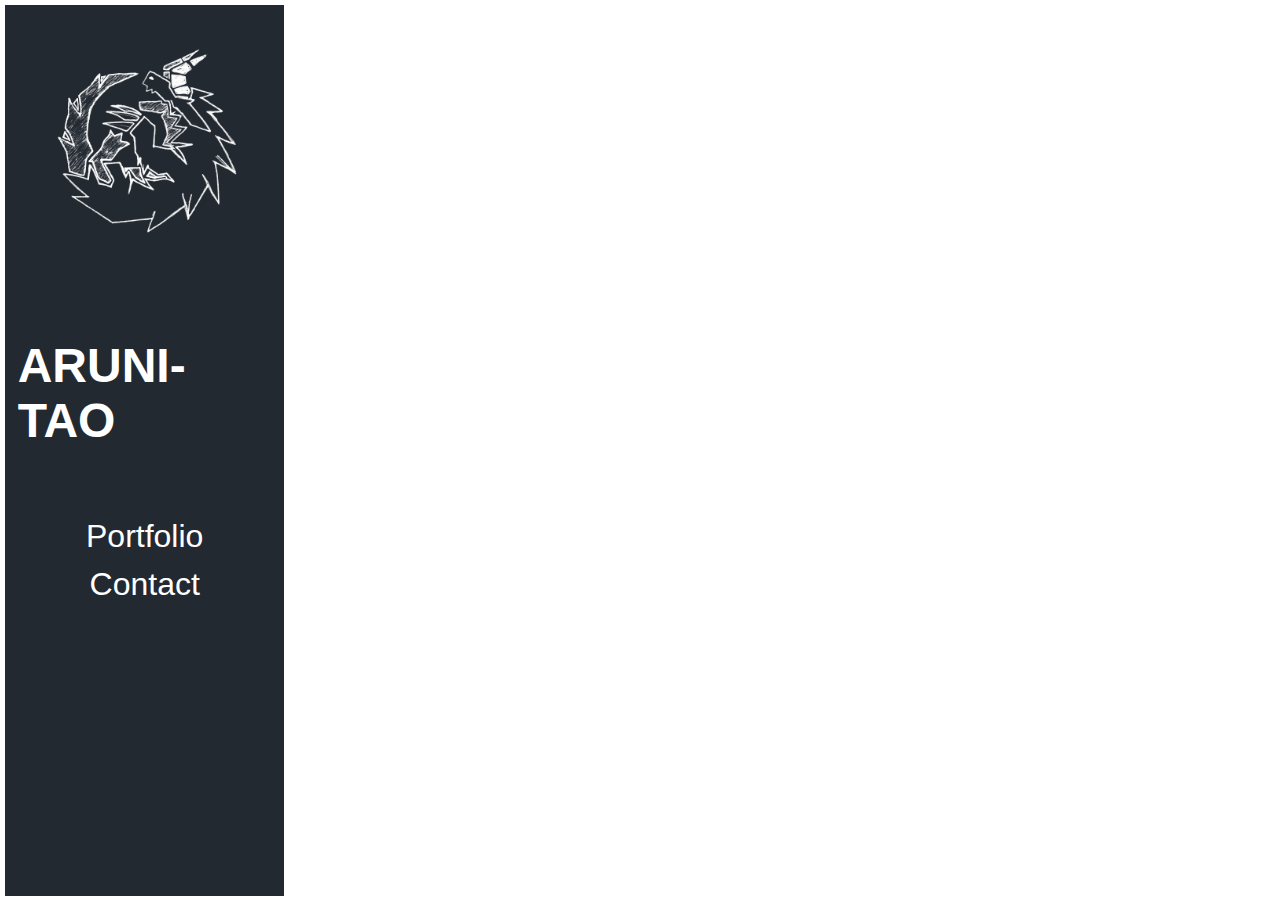
==== index.html @ 2a395d1a "empty pages with navigation" ====
<!DOCTYPE html>
<html lang="en">
    <head>
        <meta charset="UTF-8">
        <title>AruniTao</title>
        <script src="https://ajax.googleapis.com/ajax/libs/jquery/3.6.0/jquery.min.js"></script>
        <link href="https://fonts.googleapis.com/css2?family=Lato:wght@100;300;400;700;900&display=swap" rel="stylesheet">
        <link rel="stylesheet" type="text/css" href="css/style.css"/>
        <style type="text/css">
            .navigation-on-index {
                display: inline-block;
            }

            .navigation-on-pages {
                display: none;
            }
        </style>
        <script type="application/javascript">
            $(() => {
                $('#navigation-container').load('navigation.html');
            });
        </script>
    </head>
    <body>
        <div>
            <section id="navigation-container"></section>
            <section id="content">
            </section>
        </div>
    </body>
</html>
---- css/style.css ----
body {
    font-family: "Lato 100", "Lato 300", "Lato 400", "Lato 700", "Lato 900", sans-serif;
    color: white;
    height: 99vh;
    margin: 0;
    padding: 0;
    font-size: 16px;
}

body > div {
    height: 100%;
    display: flex;
    justify-content: space-between;
    align-items: stretch;
    padding: 5px;
}

a {
    text-decoration: none;
    color: white;
}

a:hover, a:focus {
    color: #72DCB8 !important;
}

.navigation-on-index {
    display: none;
}

#navigation-container {
    background-color: #232931;
    max-width: 20%;
    padding: 1%;
    display: flex;
    flex-direction: column;
    align-items: center;
}

#navigation-container h1 {
    text-transform: uppercase;
    font-size: 3rem;
}

#navigation-container ul {
    list-style: none;
    text-align: center;
    padding: 0;
    line-height: 3rem;
    font-size: 2rem;
}

#navigation-container a {
    padding: 10px;
}

#logo-link {
    display: block;
    width: 75%;
}

.navigation-logo {
    width: 100%;
    animation: spin 20s infinite ease-in-out;
    margin-top: 20px;
    margin-bottom: 50px;
}

@keyframes spin {
    0% {
        transform: rotate(360deg);
    }
    5% {
        transform: rotate(0deg) scale(1.3);
    }
    6% {
        transform: scale(1);
    }
}
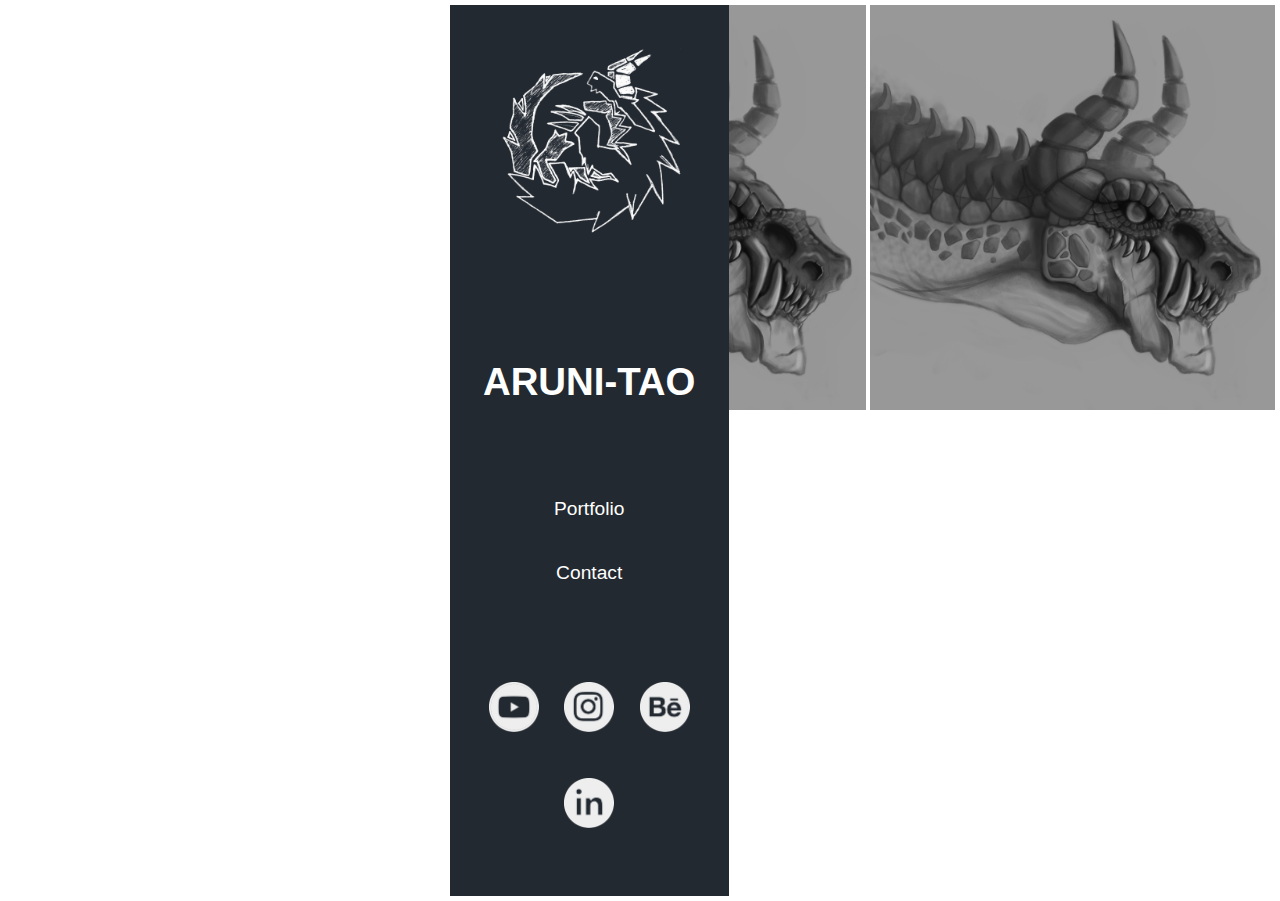
==== commit 058e2e65: "first images" ====
--- a/index.html
+++ b/index.html
@@ -14,6 +14,20 @@
             .navigation-on-pages {
                 display: none;
             }
+
+            #navigation-container {
+                position: relative;
+                left: 35%;
+            }
+
+            #content > img {
+                height: 45vh;
+                display: inline-block;
+            }
+
+            #content {
+                height: 100%;
+            }
         </style>
         <script type="application/javascript">
             $(() => {
@@ -22,9 +36,11 @@
         </script>
     </head>
     <body>
-        <div>
+        <div id="main-container">
             <section id="navigation-container"></section>
             <section id="content">
+                <img src="images/illustrations/Illustssssration.png"/>
+                <img src="images/illustrations/Illustssssration.png"/>
             </section>
         </div>
     </body>
--- a/css/style.css
+++ b/css/style.css
@@ -1,17 +1,15 @@
 body {
     font-family: "Lato 100", "Lato 300", "Lato 400", "Lato 700", "Lato 900", sans-serif;
     color: white;
-    height: 99vh;
     margin: 0;
     padding: 0;
-    font-size: 16px;
+    min-height: 99vh;
 }
 
-body > div {
-    height: 100%;
+#main-container {
+    min-height: 99vh;
     display: flex;
     justify-content: space-between;
-    align-items: stretch;
     padding: 5px;
 }
 
@@ -35,19 +33,20 @@
     display: flex;
     flex-direction: column;
     align-items: center;
+    justify-content: space-between;
 }
 
 #navigation-container h1 {
     text-transform: uppercase;
-    font-size: 3rem;
+    font-size: 3vw;
 }
 
 #navigation-container ul {
     list-style: none;
     text-align: center;
     padding: 0;
-    line-height: 3rem;
-    font-size: 2rem;
+    line-height: 4rem;
+    font-size: 1.5vw;
 }
 
 #navigation-container a {
@@ -66,14 +65,30 @@
     margin-bottom: 50px;
 }
 
+.social-media-container * {
+    display: inline-block;
+}
+
+.social-media-container img {
+    max-width: 50px;
+    min-width: 20px;
+}
+
+.social-media-container {
+    justify-self: flex-end;
+}
+
 @keyframes spin {
     0% {
+        transform: scale(1);
+    }
+    1% {
         transform: rotate(360deg);
     }
-    5% {
+    6% {
         transform: rotate(0deg) scale(1.3);
     }
-    6% {
+    7% {
         transform: scale(1);
     }
 }
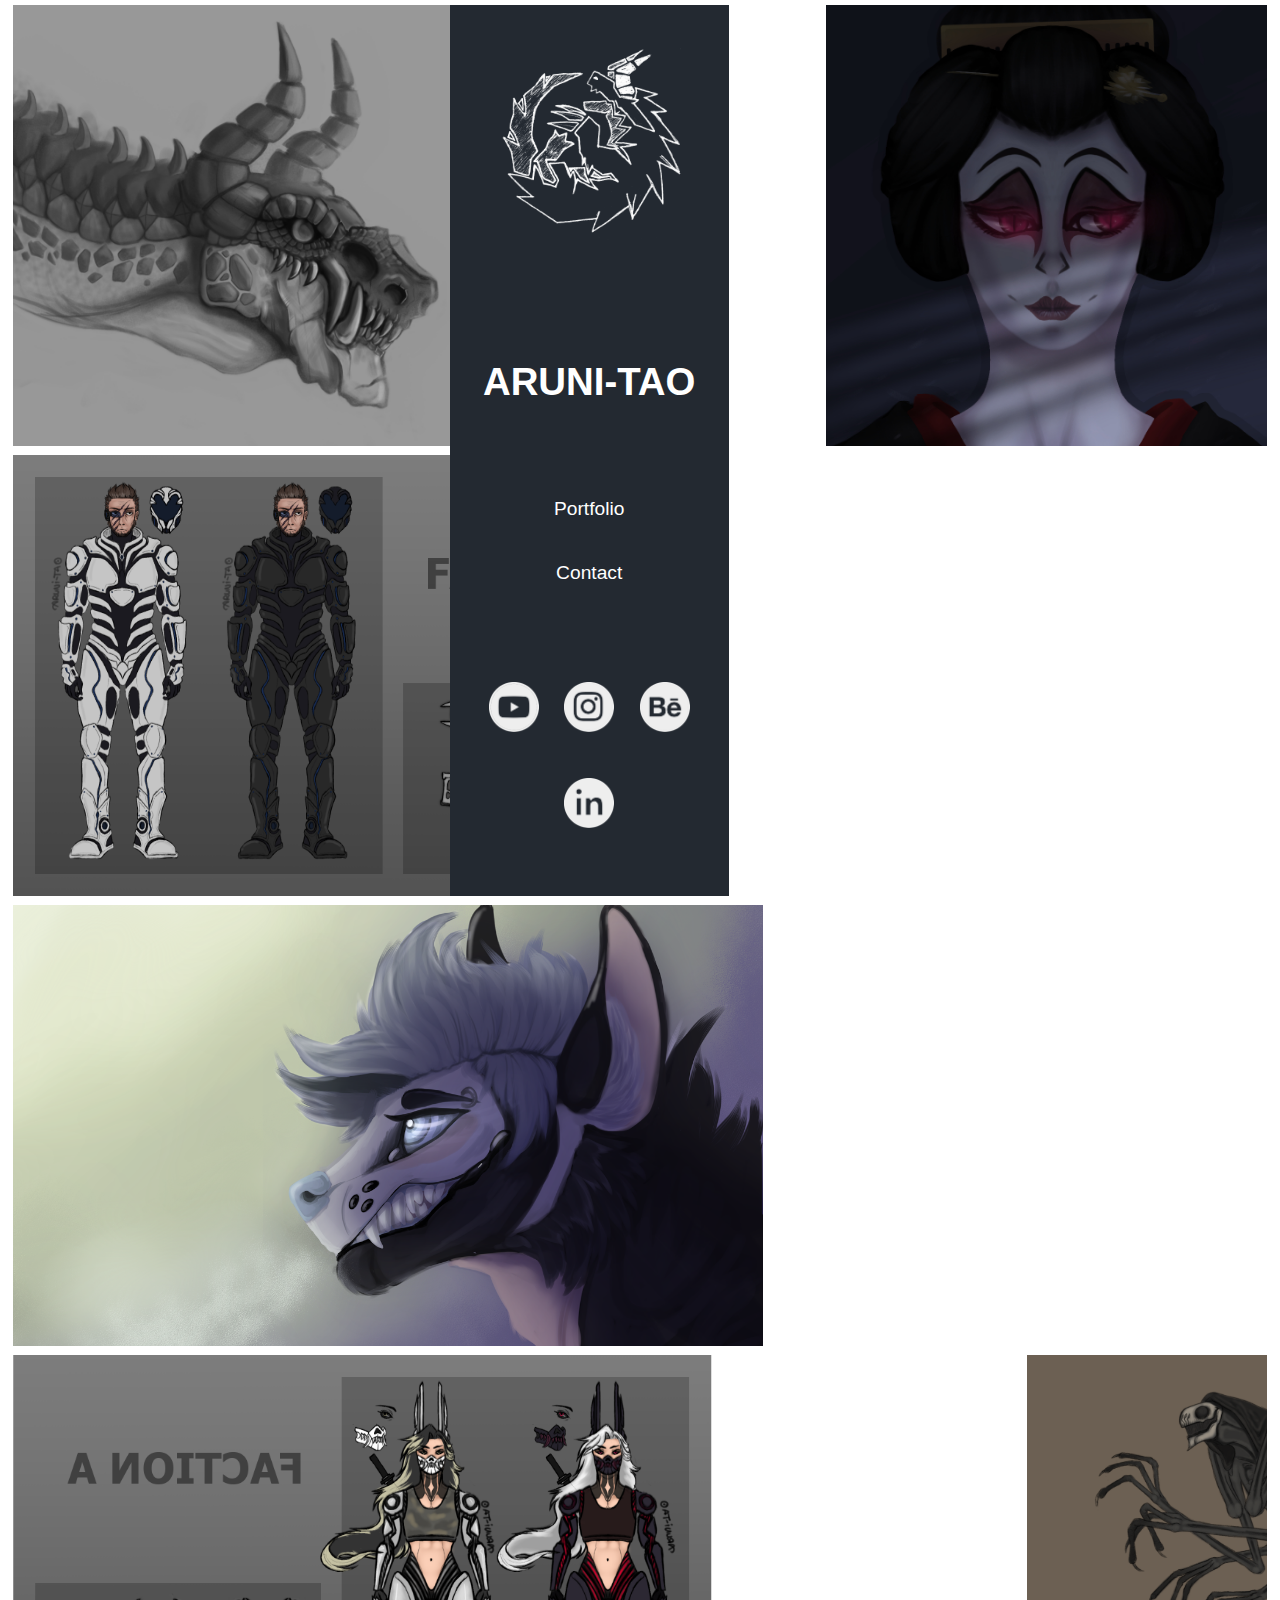
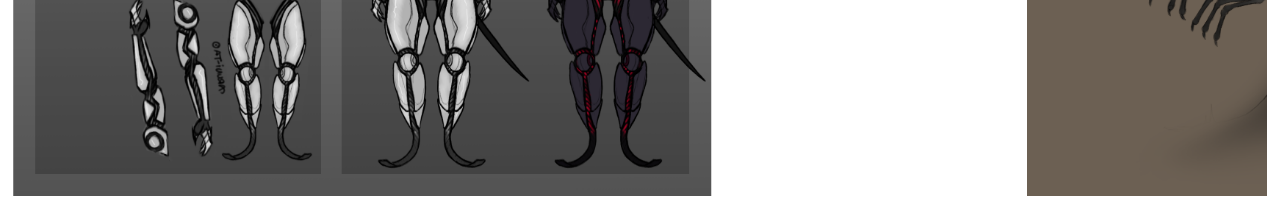
==== commit 3454f813: "index" ====
--- a/index.html
+++ b/index.html
@@ -18,15 +18,22 @@
             #navigation-container {
                 position: relative;
                 left: 35%;
+                z-index: 2;
             }
 
             #content > img {
-                height: 45vh;
-                display: inline-block;
+                height: 49vh;
+                margin-bottom: 1vh;
             }
 
             #content {
-                height: 100%;
+                position: absolute;
+                left: 1%;
+                width: 98%;
+                display: flex;
+                justify-content: space-between;
+                z-index: 1;
+                flex-wrap: wrap;
             }
         </style>
         <script type="application/javascript">
@@ -40,7 +47,11 @@
             <section id="navigation-container"></section>
             <section id="content">
                 <img src="images/illustrations/Illustssssration.png"/>
-                <img src="images/illustrations/Illustssssration.png"/>
+                <img src="images/illustrations/GeishaWampir.jpg"/>
+                <img src="images/concept-art/FACTIONB.png"/>
+                <img src="images/illustrations/EmbeddedImage.png"/>
+                <img src="images/concept-art/FACTIONA.png" style="transform: scaleX(-1)"/>
+                <img src="images/concept-art/cierpiec2.png"/>
             </section>
         </div>
     </body>
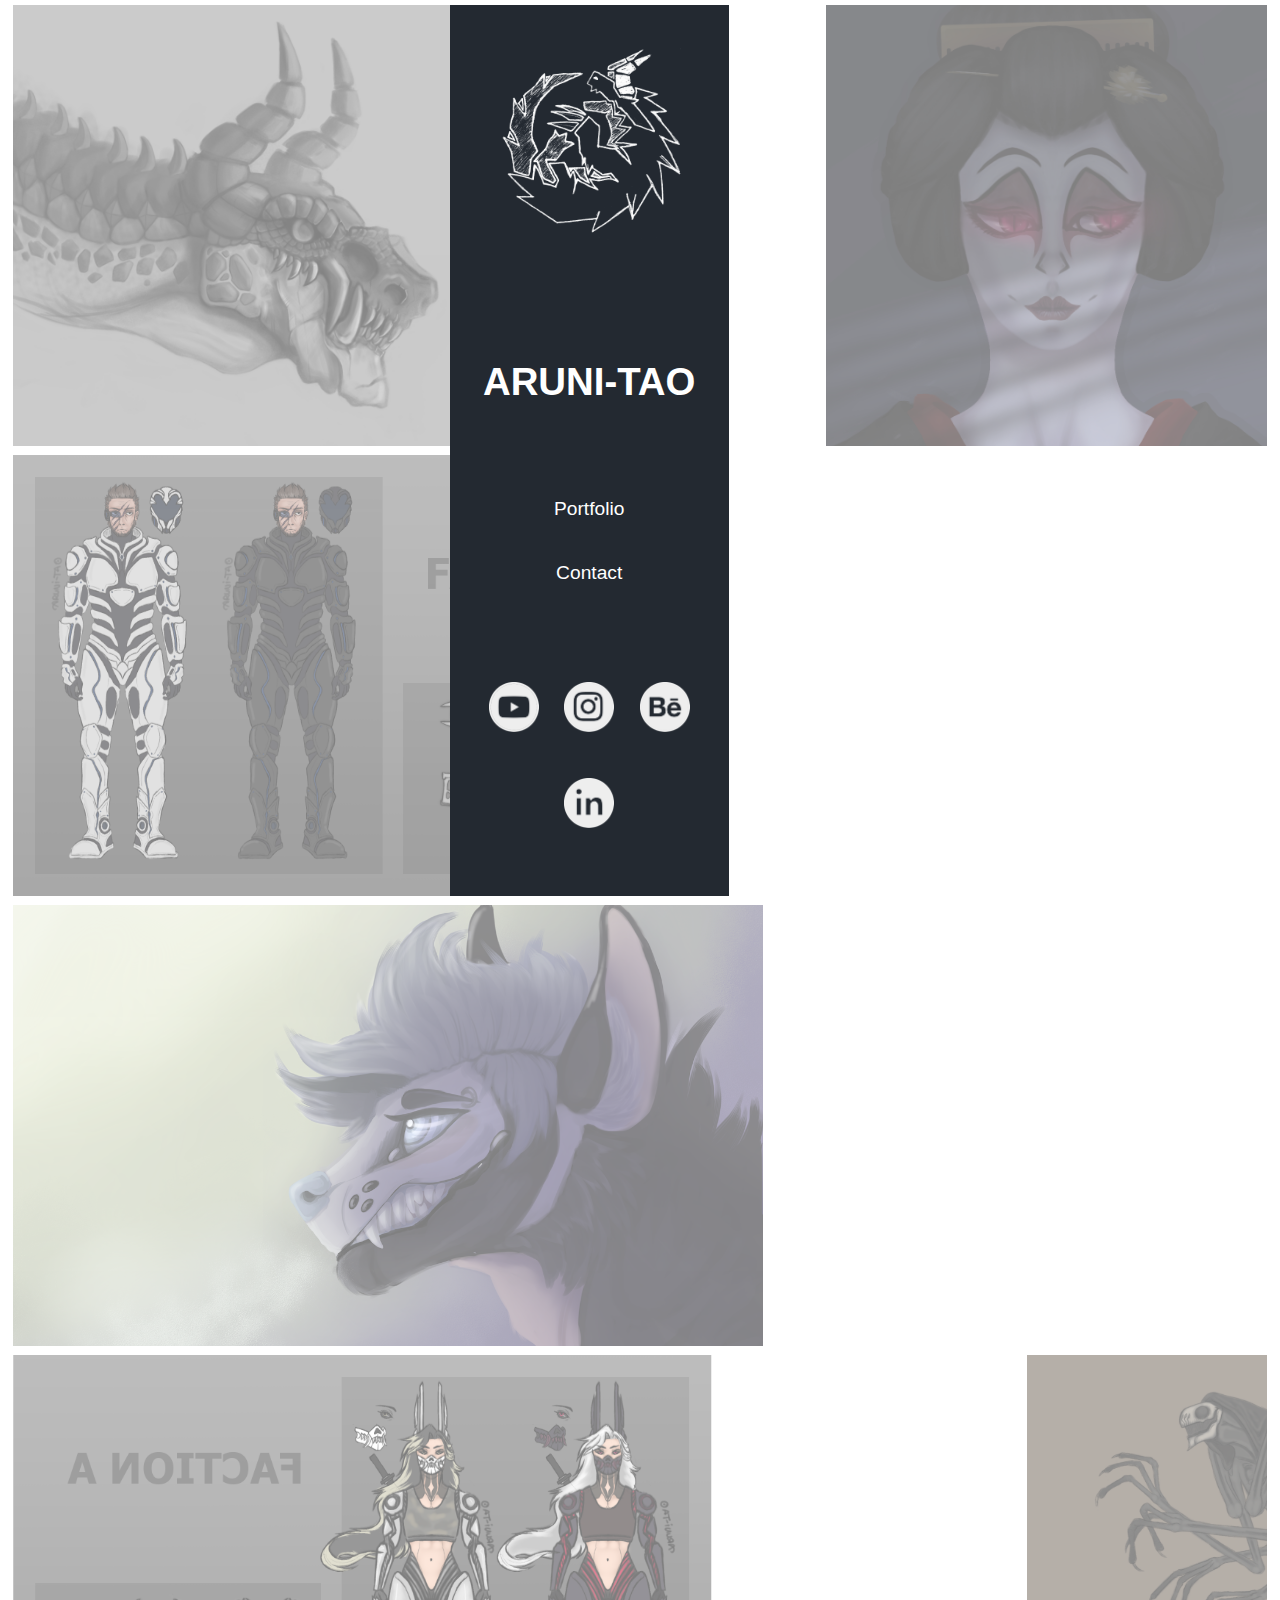
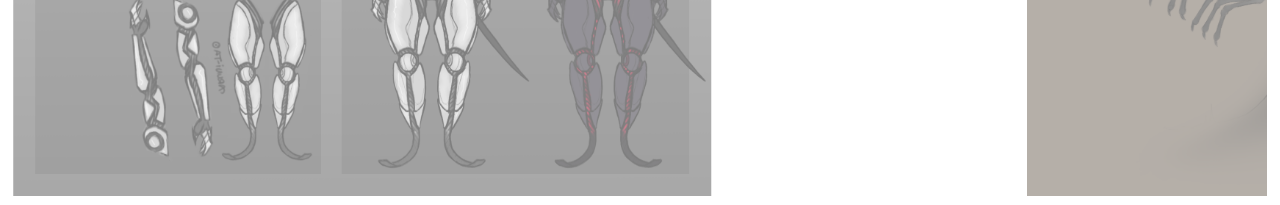
==== commit d3df76ad: "index" ====
--- a/index.html
+++ b/index.html
@@ -34,6 +34,7 @@
                 justify-content: space-between;
                 z-index: 1;
                 flex-wrap: wrap;
+                opacity: 0.5;
             }
         </style>
         <script type="application/javascript">
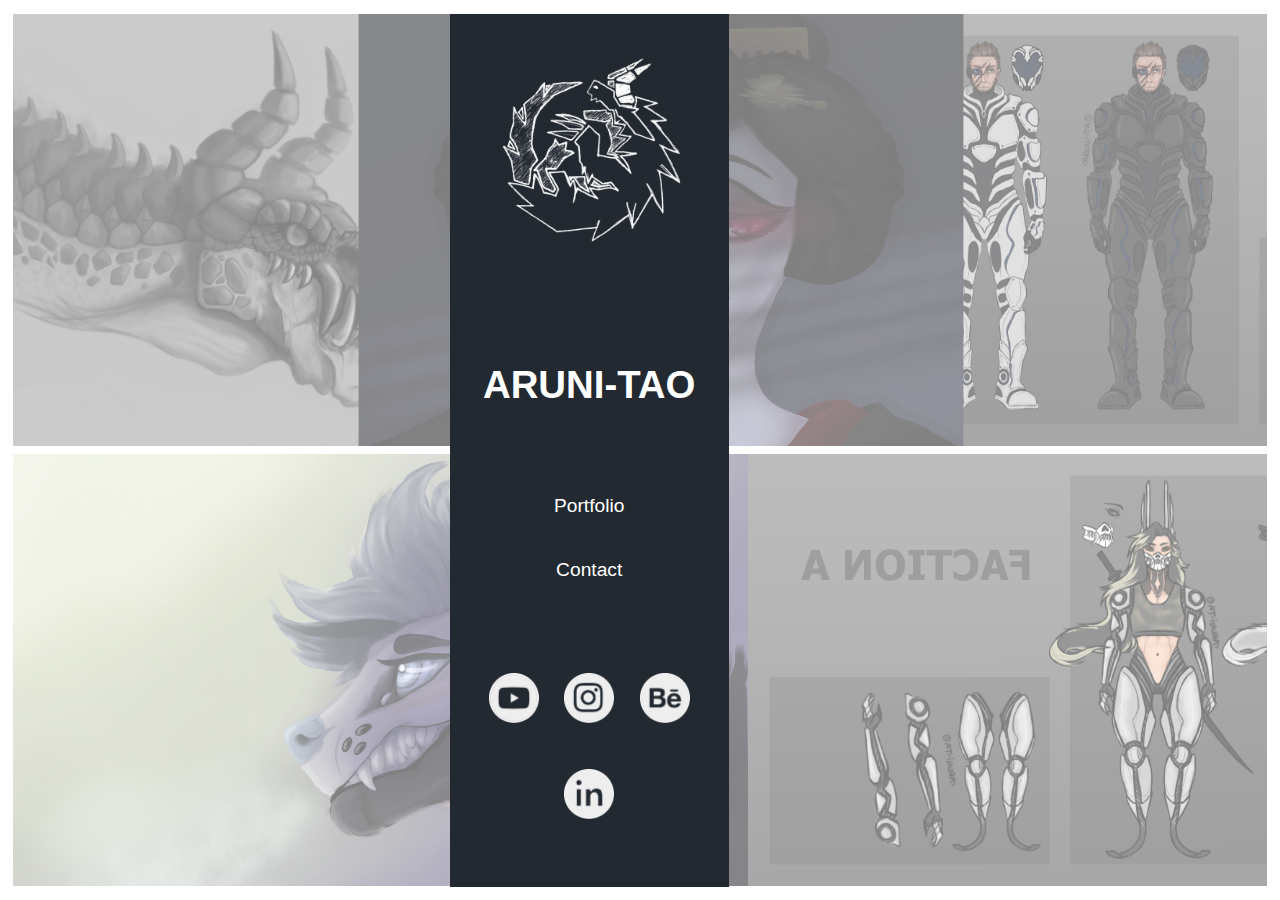
==== commit aea805cf: "index" ====
--- a/index.html
+++ b/index.html
@@ -21,19 +21,18 @@
                 z-index: 2;
             }
 
-            #content > img {
-                height: 49vh;
-                margin-bottom: 1vh;
+            .content > img {
+                max-height: 48vh;
             }
 
-            #content {
+            .content {
                 position: absolute;
                 left: 1%;
                 width: 98%;
                 display: flex;
                 justify-content: space-between;
+                overflow: hidden;
                 z-index: 1;
-                flex-wrap: wrap;
                 opacity: 0.5;
             }
         </style>
@@ -46,10 +45,12 @@
     <body>
         <div id="main-container">
             <section id="navigation-container"></section>
-            <section id="content">
+            <section class="content">
                 <img src="images/illustrations/Illustssssration.png"/>
-                <img src="images/illustrations/GeishaWampir.jpg"/>
+                <img src="images/illustrations/GeishaWampir.jpg" style="transform: scaleX(1.4)"/>
                 <img src="images/concept-art/FACTIONB.png"/>
+            </section>
+            <section class="content" style="top: 50.4vh">
                 <img src="images/illustrations/EmbeddedImage.png"/>
                 <img src="images/concept-art/FACTIONA.png" style="transform: scaleX(-1)"/>
                 <img src="images/concept-art/cierpiec2.png"/>
--- a/css/style.css
+++ b/css/style.css
@@ -2,12 +2,13 @@
     font-family: "Lato 100", "Lato 300", "Lato 400", "Lato 700", "Lato 900", sans-serif;
     color: white;
     margin: 0;
+    margin-top: 1vh;
     padding: 0;
-    min-height: 99vh;
+    min-height: 97vh;
 }
 
 #main-container {
-    min-height: 99vh;
+    min-height: 97vh;
     display: flex;
     justify-content: space-between;
     padding: 5px;
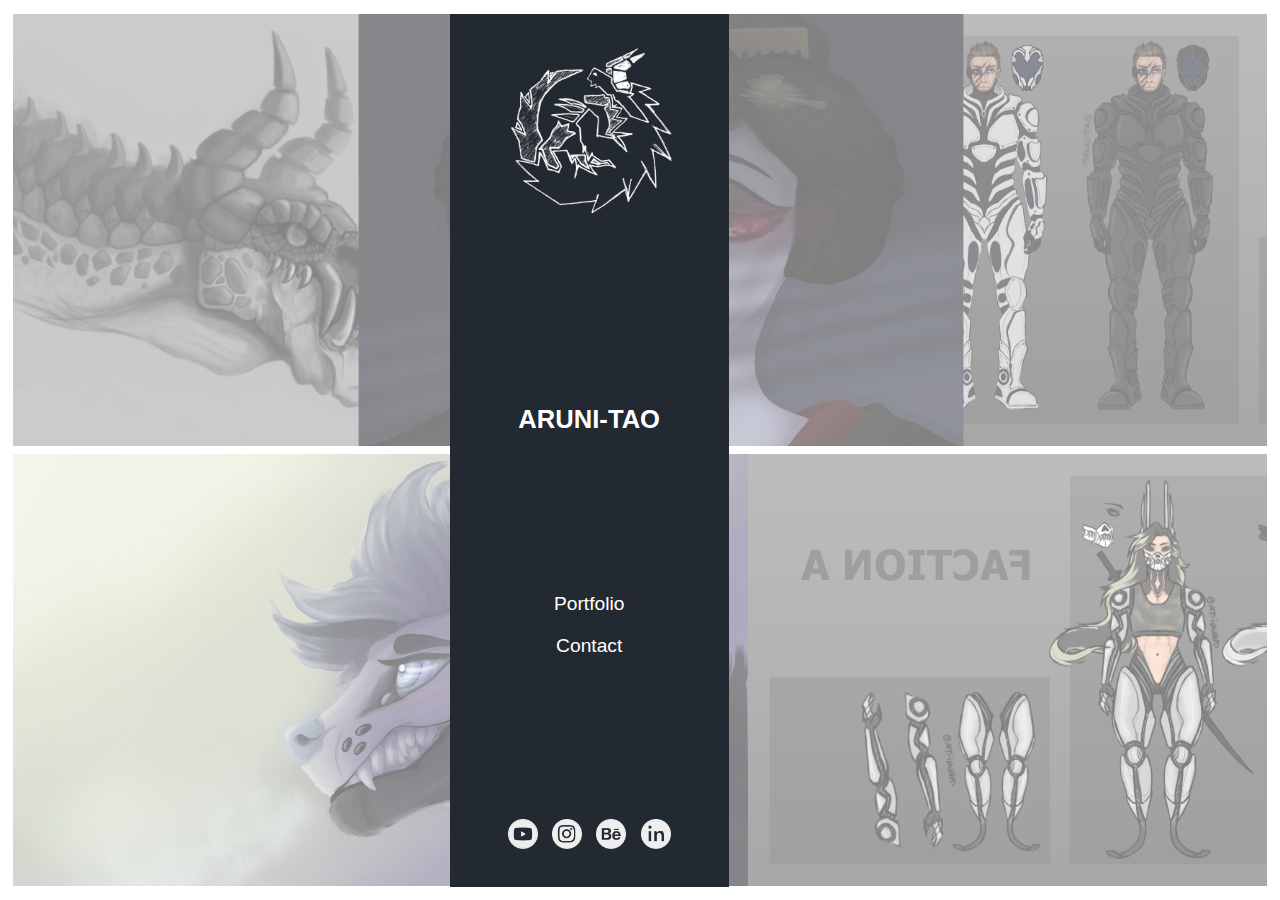
==== commit 5ae0c99c: "index" ====
--- a/index.html
+++ b/index.html
@@ -21,11 +21,11 @@
                 z-index: 2;
             }
 
-            .content > img {
+            .background-content > img {
                 max-height: 48vh;
             }
 
-            .content {
+            .background-content {
                 position: absolute;
                 left: 1%;
                 width: 98%;
@@ -45,12 +45,12 @@
     <body>
         <div id="main-container">
             <section id="navigation-container"></section>
-            <section class="content">
+            <section class="background-content">
                 <img src="images/illustrations/Illustssssration.png"/>
                 <img src="images/illustrations/GeishaWampir.jpg" style="transform: scaleX(1.4)"/>
                 <img src="images/concept-art/FACTIONB.png"/>
             </section>
-            <section class="content" style="top: 50.4vh">
+            <section class="background-content" style="top: 50.4vh">
                 <img src="images/illustrations/EmbeddedImage.png"/>
                 <img src="images/concept-art/FACTIONA.png" style="transform: scaleX(-1)"/>
                 <img src="images/concept-art/cierpiec2.png"/>
--- a/css/style.css
+++ b/css/style.css
@@ -14,9 +14,18 @@
     padding: 5px;
 }
 
+.page-navigation {
+    height: 100%;
+}
+
 a {
     text-decoration: none;
     color: white;
+}
+
+ul {
+    list-style: none;
+    padding: 0;
 }
 
 a:hover, a:focus {
@@ -27,9 +36,16 @@
     display: none;
 }
 
+#content {
+    display: flex;
+    flex-wrap: wrap;
+    padding: 0 5px;
+}
+
 #navigation-container {
     background-color: #232931;
     max-width: 20%;
+    min-width: 15%;
     padding: 1%;
     display: flex;
     flex-direction: column;
@@ -39,28 +55,30 @@
 
 #navigation-container h1 {
     text-transform: uppercase;
-    font-size: 3vw;
+    font-size: 2vw;
+    font-weight: 700;
 }
 
-#navigation-container ul {
-    list-style: none;
-    text-align: center;
-    padding: 0;
-    line-height: 4rem;
+.navigation-list {
+    display: flex;
+    align-items: center;
+    justify-content: center;
+    flex-direction: column;
     font-size: 1.5vw;
 }
 
-#navigation-container a {
-    padding: 10px;
+.navigation-list li {
+    padding: 10px 0;
 }
 
 #logo-link {
     display: block;
     width: 75%;
+    text-align: center;
 }
 
 .navigation-logo {
-    width: 100%;
+    width: 90%;
     animation: spin 20s infinite ease-in-out;
     margin-top: 20px;
     margin-bottom: 50px;
@@ -71,12 +89,13 @@
 }
 
 .social-media-container img {
-    max-width: 50px;
-    min-width: 20px;
+    max-width: 30px;
+    padding: 5px;
 }
 
 .social-media-container {
     justify-self: flex-end;
+    text-align: center;
 }
 
 @keyframes spin {
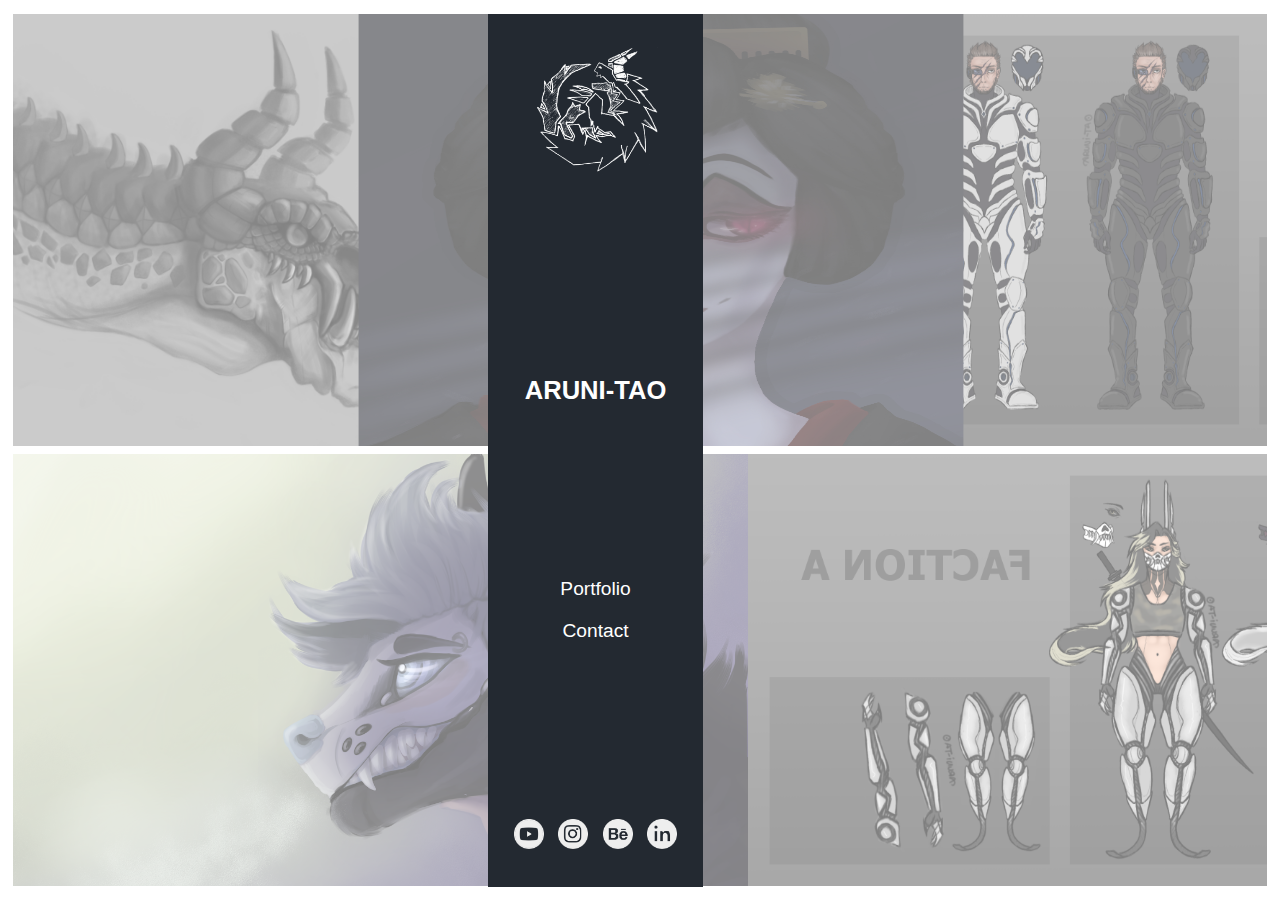
==== commit 5dbe5e5f: "index" ====
--- a/index.html
+++ b/index.html
@@ -17,8 +17,9 @@
 
             #navigation-container {
                 position: relative;
-                left: 35%;
+                left: 38%;
                 z-index: 2;
+                width: 23% !important;
             }
 
             .background-content > img {
--- a/css/style.css
+++ b/css/style.css
@@ -40,12 +40,13 @@
     display: flex;
     flex-wrap: wrap;
     padding: 0 5px;
+    height: 98vh;
+    overflow: auto;
 }
 
 #navigation-container {
     background-color: #232931;
-    max-width: 20%;
-    min-width: 15%;
+    max-width: 15%;
     padding: 1%;
     display: flex;
     flex-direction: column;
